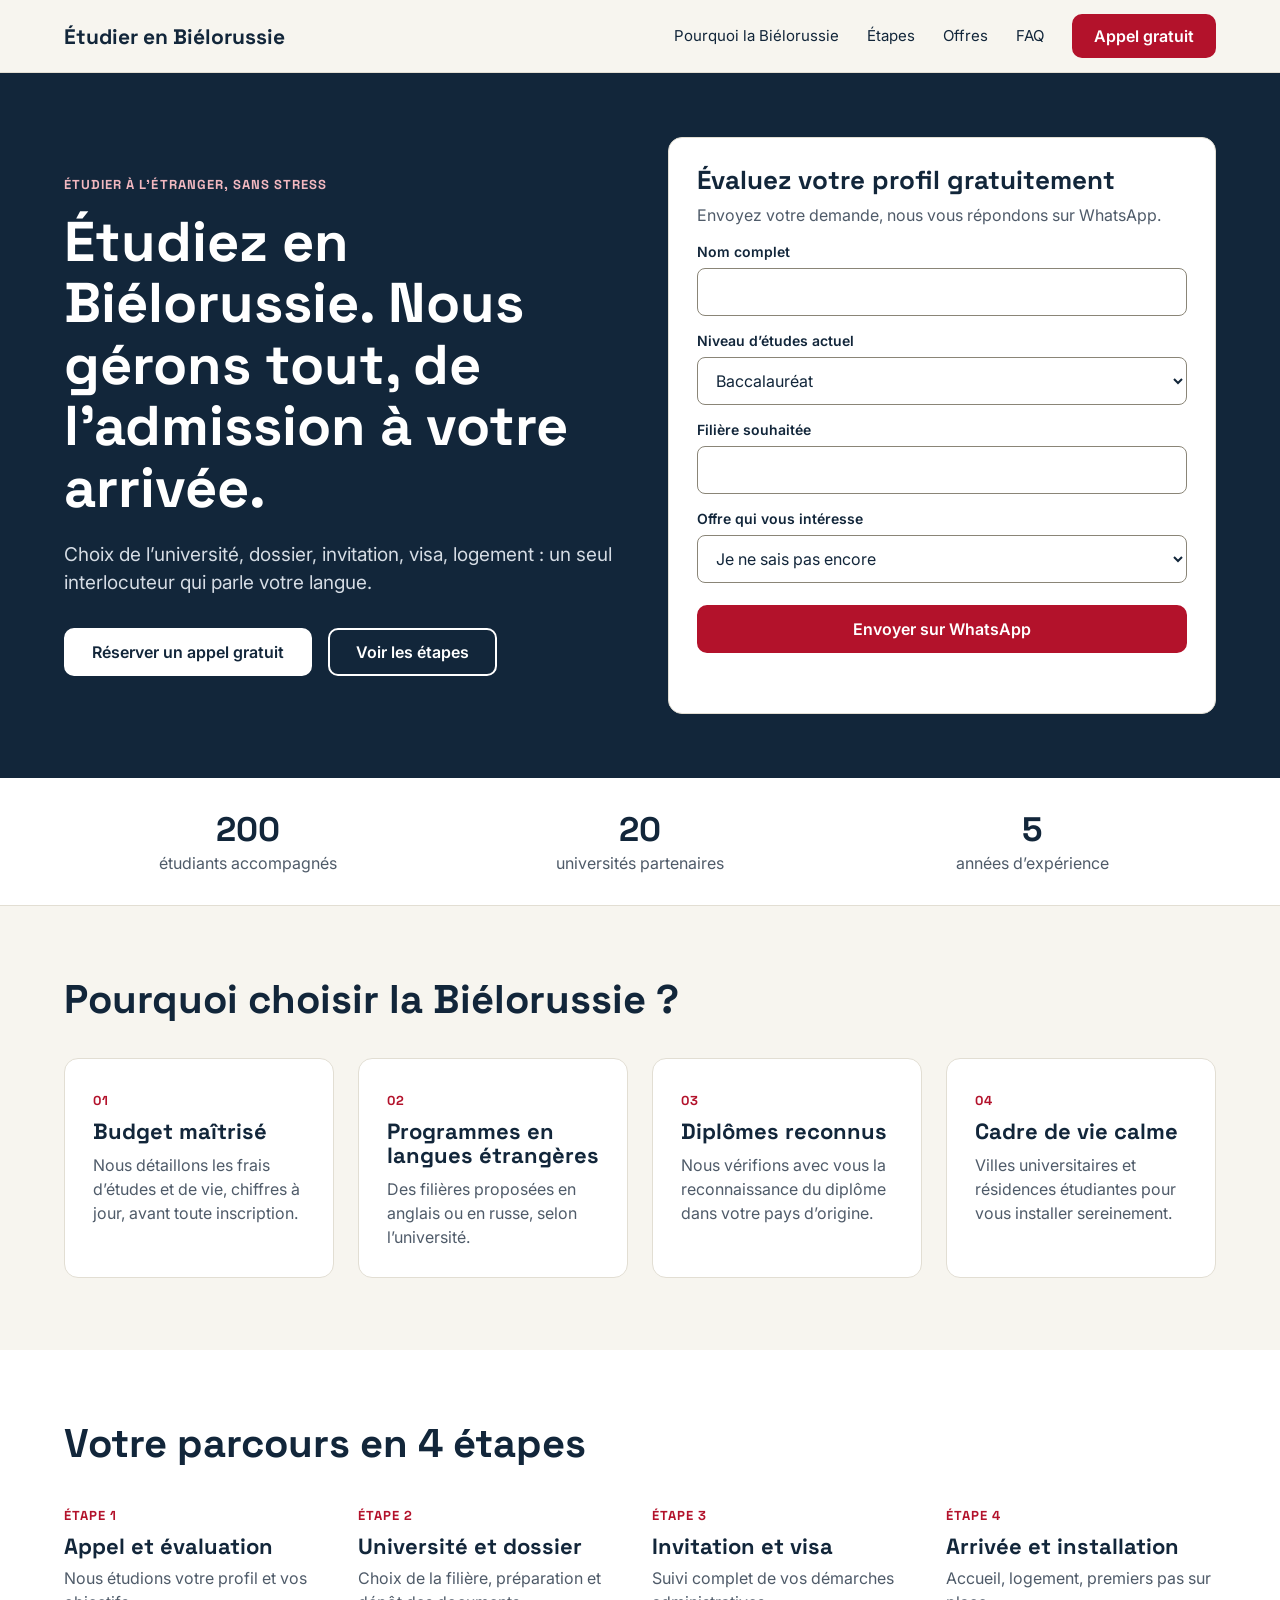
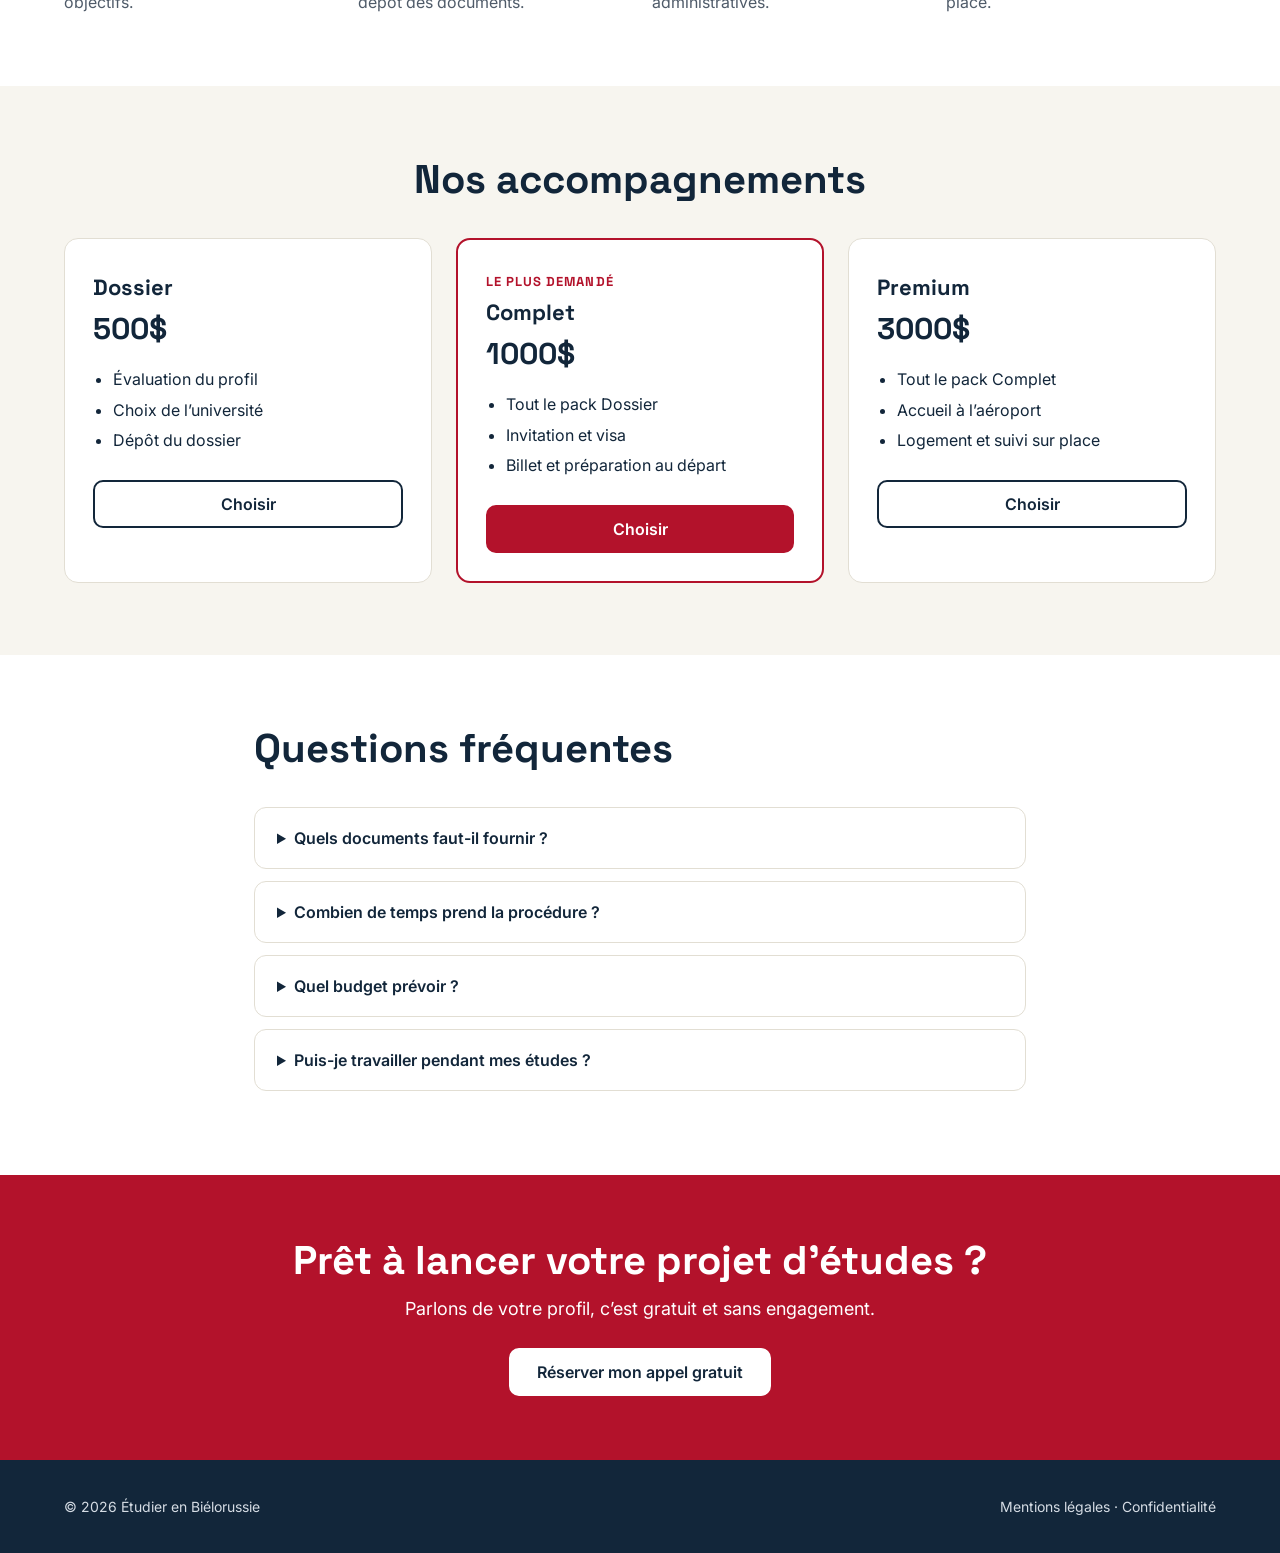
==== index.html @ 3bb6717f "Add files via upload" ====
<!doctype html>
<html lang="fr">
<head>
<meta charset="utf-8">
<meta name="viewport" content="width=device-width, initial-scale=1, viewport-fit=cover">
<title>Étudier en Biélorussie – Admission, visa et accompagnement</title>
<link href="https://fonts.googleapis.com/css2?family=Inter:wght@400;600&family=Space+Grotesk:wght@600;700&display=swap" rel="stylesheet">
<link rel="stylesheet" href="style.css">
</head>
<body>
<header>
<div class="w bar">
<a class="brand" href="#top" id="brand">Étudier en Biélorussie</a>
<button id="mb" aria-label="Ouvrir le menu" aria-expanded="false"><svg width="24" height="24" viewBox="0 0 24 24" fill="none" stroke="currentColor" stroke-width="2" stroke-linecap="round" aria-hidden="true"><path d="M4 7h16M4 12h16M4 17h16"/></svg></button>
<nav id="nav">
<a href="#pourquoi">Pourquoi la Biélorussie</a><a href="#etapes">Étapes</a><a href="#offres">Offres</a><a href="#faq">FAQ</a>
<a class="btn" href="#contact">Appel gratuit</a>
</nav>
</div>
</header>

<main id="top">
<section class="hero">
<div class="w">
<div>
<p class="num" style="color:#F2B8C0;margin:0 0 16px">ÉTUDIER À L’ÉTRANGER, SANS STRESS</p>
<h1>Étudiez en Biélorussie. Nous gérons tout, de l’admission à votre arrivée.</h1>
<p class="lead">Choix de l’université, dossier, invitation, visa, logement : un seul interlocuteur qui parle votre langue.</p>
<div style="display:flex;gap:16px;flex-wrap:wrap">
<a class="btn l" href="#contact">Réserver un appel gratuit</a>
<a class="btn h" href="#etapes">Voir les étapes</a>
</div>
</div>
<div class="card" id="contact">
<h2 style="font-size:26px">Évaluez votre profil gratuitement</h2>
<p class="mut" style="margin-top:8px">Envoyez votre demande, nous vous répondons sur WhatsApp.</p>
<label for="n">Nom complet</label><input class="in" id="n" type="text" autocomplete="name">
<label for="l">Niveau d’études actuel</label>
<select class="in" id="l"><option>Baccalauréat</option><option>Licence</option><option>Master</option></select>
<label for="f">Filière souhaitée</label><input class="in" id="f" type="text">
<label for="o">Offre qui vous intéresse</label>
<select class="in" id="o"><option>Je ne sais pas encore</option><option>Dossier (500$)</option><option>Complet (1000$)</option><option>Premium (3000$)</option></select>
<button class="btn" id="go" style="width:100%;margin-top:22px">Envoyer sur WhatsApp</button>
<p id="st" role="status" class="mut"></p>
</div>
</div>
</section>

<section class="stats"><div class="w g" style="padding-top:30px;padding-bottom:30px">
<div><strong>200</strong><span class="mut">étudiants accompagnés</span></div>
<div><strong>20</strong><span class="mut">universités partenaires</span></div>
<div><strong>5</strong><span class="mut">années d’expérience</span></div>
</div></section>

<section class="sec" id="pourquoi"><div class="w">
<h2 class="t">Pourquoi choisir la Biélorussie ?</h2>
<div class="g">
<div class="card"><span class="num">01</span><h3>Budget maîtrisé</h3><p class="mut">Nous détaillons les frais d’études et de vie, chiffres à jour, avant toute inscription.</p></div>
<div class="card"><span class="num">02</span><h3>Programmes en langues étrangères</h3><p class="mut">Des filières proposées en anglais ou en russe, selon l’université.</p></div>
<div class="card"><span class="num">03</span><h3>Diplômes reconnus</h3><p class="mut">Nous vérifions avec vous la reconnaissance du diplôme dans votre pays d’origine.</p></div>
<div class="card"><span class="num">04</span><h3>Cadre de vie calme</h3><p class="mut">Villes universitaires et résidences étudiantes pour vous installer sereinement.</p></div>
</div></div></section>

<section class="sec" id="etapes" style="background:var(--card)"><div class="w">
<h2 class="t">Votre parcours en 4 étapes</h2>
<div class="g">
<div><span class="num">ÉTAPE 1</span><h3 style="font-size:22px;margin:8px 0">Appel et évaluation</h3><p class="mut" style="margin:0">Nous étudions votre profil et vos objectifs.</p></div>
<div><span class="num">ÉTAPE 2</span><h3 style="font-size:22px;margin:8px 0">Université et dossier</h3><p class="mut" style="margin:0">Choix de la filière, préparation et dépôt des documents.</p></div>
<div><span class="num">ÉTAPE 3</span><h3 style="font-size:22px;margin:8px 0">Invitation et visa</h3><p class="mut" style="margin:0">Suivi complet de vos démarches administratives.</p></div>
<div><span class="num">ÉTAPE 4</span><h3 style="font-size:22px;margin:8px 0">Arrivée et installation</h3><p class="mut" style="margin:0">Accueil, logement, premiers pas sur place.</p></div>
</div></div></section>

<section class="sec" id="offres"><div class="w">
<h2 class="t" style="text-align:center">Nos accompagnements</h2>
<div class="g">
<div class="card"><h3>Dossier</h3><p class="price">500$</p><ul><li>Évaluation du profil</li><li>Choix de l’université</li><li>Dépôt du dossier</li></ul><a class="btn o pick" data-o="1" href="#contact" style="margin-top:24px;width:100%">Choisir</a></div>
<div class="card feat"><span class="num">LE PLUS DEMANDÉ</span><h3>Complet</h3><p class="price">1000$</p><ul><li>Tout le pack Dossier</li><li>Invitation et visa</li><li>Billet et préparation au départ</li></ul><a class="btn pick" data-o="2" href="#contact" style="margin-top:24px;width:100%">Choisir</a></div>
<div class="card"><h3>Premium</h3><p class="price">3000$</p><ul><li>Tout le pack Complet</li><li>Accueil à l’aéroport</li><li>Logement et suivi sur place</li></ul><a class="btn o pick" data-o="3" href="#contact" style="margin-top:24px;width:100%">Choisir</a></div>
</div></div></section>

<section class="sec" id="faq" style="background:var(--card)"><div class="w" style="max-width:820px">
<h2 class="t">Questions fréquentes</h2>
<details><summary>Quels documents faut-il fournir ?</summary><p class="mut">La liste dépend de votre pays et de la filière. Nous vous la remettons précisément après l’appel d’évaluation.</p></details>
<details><summary>Combien de temps prend la procédure ?</summary><p class="mut">Cela varie selon l’université et votre situation. Nous vous donnons un calendrier clair dès l’évaluation de votre profil.</p></details>
<details><summary>Quel budget prévoir ?</summary><p class="mut">Nos accompagnements coûtent 500$, 1000$ ou 3000$. Les frais d’université et de vie sont détaillés avec vous lors de l’appel.</p></details>
<details><summary>Puis-je travailler pendant mes études ?</summary><p class="mut">Les règles dépendent de votre statut. Nous vous renseignons lors de l’appel, en fonction de votre dossier.</p></details>
</div></section>

<section class="cta">
<h2>Prêt à lancer votre projet d’études ?</h2>
<p style="font-size:18px;margin:0 0 26px">Parlons de votre profil, c’est gratuit et sans engagement.</p>
<a class="btn l" href="#contact">Réserver mon appel gratuit</a>
</section>
</main>

<footer><div class="w" style="display:flex;justify-content:space-between;flex-wrap:wrap;gap:12px">
<span>© <span id="yr"></span> Étudier en Biélorussie</span><span>Mentions légales · Confidentialité</span>
</div></footer>

<script src="script.js" defer></script>
</body>
</html>
---- style.css ----
:root{--bg:#F7F5EF;--ink:#12263A;--card:#fff;--line:#E2DED3;--mut:#4F5B69;--acc:#B3122B;--hero:#12263A;--field:#8A8577;color-scheme:light}
@media (prefers-color-scheme:dark){:root:not([data-theme="light"]){--bg:#0F1620;--ink:#EAEFF5;--card:#18222E;--line:#2A3646;--mut:#A9B6C4;--acc:#C8223A;--hero:#0B1B2B;--field:#6B7A8C;color-scheme:dark}}
:root[data-theme="dark"]{--bg:#0F1620;--ink:#EAEFF5;--card:#18222E;--line:#2A3646;--mut:#A9B6C4;--acc:#C8223A;--hero:#0B1B2B;--field:#6B7A8C;color-scheme:dark}
:root{box-sizing:border-box;padding-top:env(safe-area-inset-top,0px);padding-bottom:env(safe-area-inset-bottom,0px)}
html{scroll-padding-top:calc(env(safe-area-inset-top,0px) + 84px);scroll-behavior:smooth}
*,*::before,*::after{box-sizing:inherit}
body{margin:0;font-family:Inter,system-ui,sans-serif;color:var(--ink);background:var(--bg);line-height:1.5}
body::before{content:"";position:fixed;inset:0 0 auto;height:env(safe-area-inset-top,0px);background:var(--bg);z-index:10}
h1,h2,h3{font-family:'Space Grotesk',system-ui,sans-serif;margin:0;line-height:1.1}
a{color:inherit}
.w{max-width:1200px;margin:0 auto;padding:0 24px}
.sec{padding:72px 0}
.g{display:grid;grid-template-columns:repeat(auto-fit,minmax(240px,1fr));gap:24px}
.card{background:var(--card);border:1px solid var(--line);border-radius:14px;padding:28px}
.mut{color:var(--mut)}
.num{font-family:'Space Grotesk',sans-serif;font-size:13px;font-weight:700;letter-spacing:.08em;color:var(--acc)}
.btn{display:inline-flex;align-items:center;justify-content:center;min-height:48px;padding:0 26px;border-radius:10px;font:600 16px Inter,sans-serif;text-decoration:none;background:var(--acc);color:#fff;border:2px solid var(--acc);cursor:pointer}
.btn.o{background:transparent;color:var(--ink);border-color:var(--ink)}
.btn.l{background:#fff;color:#12263A;border-color:#fff}
.btn.h{background:transparent;color:#fff;border-color:#fff}
.btn:focus-visible,.in:focus-visible,summary:focus-visible,a:focus-visible,button:focus-visible{outline:3px solid #F2B8C0;outline-offset:2px}
header{position:sticky;top:env(safe-area-inset-top,0px);z-index:11;background:var(--bg);border-bottom:1px solid var(--line)}
.bar{display:flex;align-items:center;justify-content:space-between;height:72px}
.brand{font:700 21px 'Space Grotesk',sans-serif;text-decoration:none}
nav{display:flex;gap:28px;align-items:center;font-size:15px}
nav a{text-decoration:none}
nav a.btn{min-height:44px;padding:0 20px;color:#fff}
#mb{display:none;width:44px;height:44px;border:0;background:transparent;color:var(--ink);cursor:pointer}
.hero{background:var(--hero);color:#fff}
.hero .w{display:grid;grid-template-columns:repeat(auto-fit,minmax(320px,1fr));gap:56px;padding-top:64px;padding-bottom:64px;align-items:center}
.hero h1{font-size:clamp(34px,5vw,56px)}
.hero p.lead{font-size:19px;color:#D5DCE4;margin:22px 0 30px}
.hero .card{color:var(--ink)}
label{display:block;font-size:14px;font-weight:600;margin:14px 0 6px}
.in{width:100%;min-height:48px;border:1px solid var(--field);border-radius:8px;padding:0 14px;font:16px Inter,sans-serif;background:var(--card);color:var(--ink)}
.stats{background:var(--card);border-bottom:1px solid var(--line);text-align:center}
.stats strong{font:700 34px 'Space Grotesk',sans-serif;display:block}
h2.t{font-size:clamp(28px,4vw,40px);margin-bottom:36px}
.card h3{font-size:22px;margin:8px 0 10px}
.card p{margin:0}
ul{margin:16px 0 0;padding-left:20px;line-height:1.9}
.price{font:700 30px 'Space Grotesk',sans-serif;margin:12px 0}
.feat{border:2px solid var(--acc)}
details{background:var(--card);border:1px solid var(--line);border-radius:12px;padding:18px 22px;margin-bottom:12px}
summary{font-weight:600;cursor:pointer;min-height:24px}
details p{margin:12px 0 0}
.cta{background:var(--acc);color:#fff;text-align:center;padding:64px 24px}
.cta h2{font-size:clamp(28px,4vw,40px);margin-bottom:12px}
footer{background:var(--hero);color:#D5DCE4;padding:36px 0;font-size:14px}
#st{margin:12px 0 0;font-size:14px;min-height:20px}
@media(max-width:780px){
 nav{display:none;position:absolute;left:0;right:0;top:72px;flex-direction:column;align-items:stretch;gap:0;background:var(--bg);border-bottom:1px solid var(--line);padding:8px 24px 20px}
 nav.open{display:flex}
 nav a{padding:14px 0;border-bottom:1px solid var(--line)}
 nav a.btn{margin-top:14px;justify-content:center;border:2px solid var(--acc)}
 #mb{display:block}
 .sec{padding:52px 0}
}
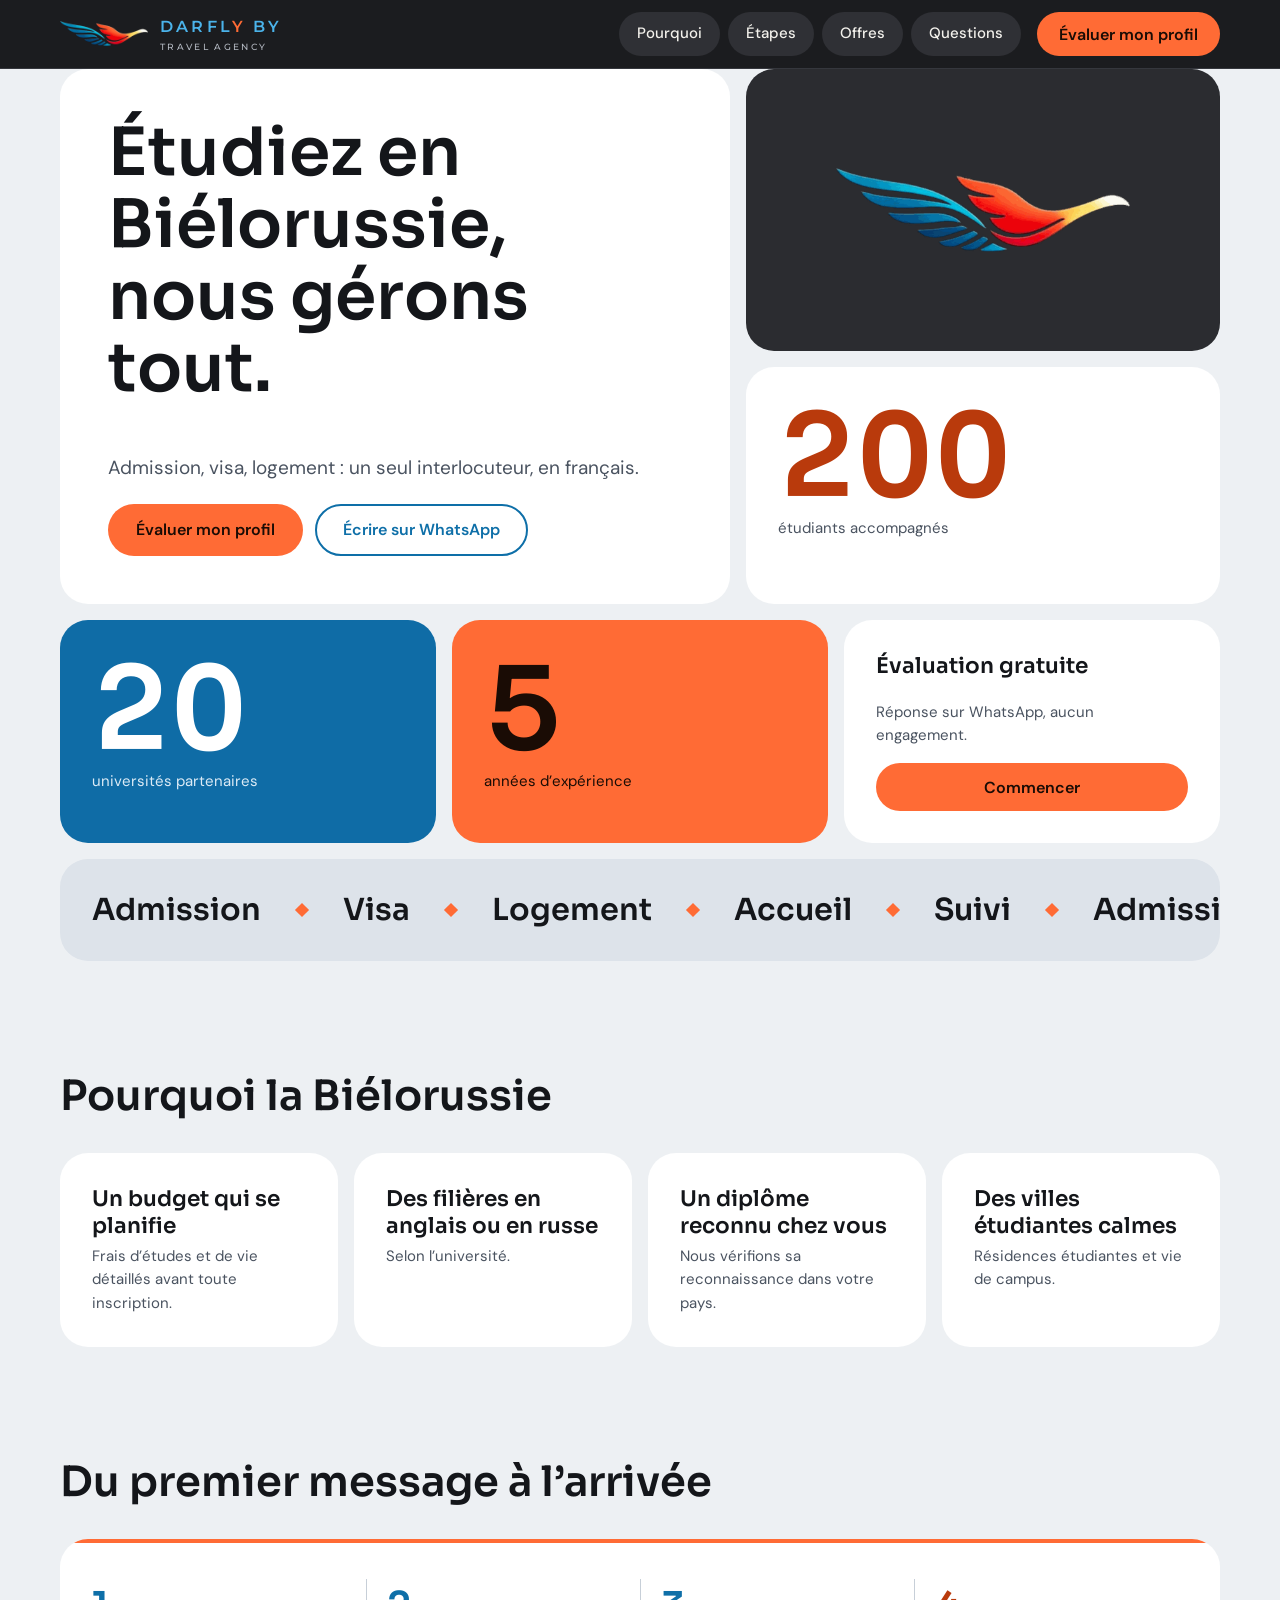
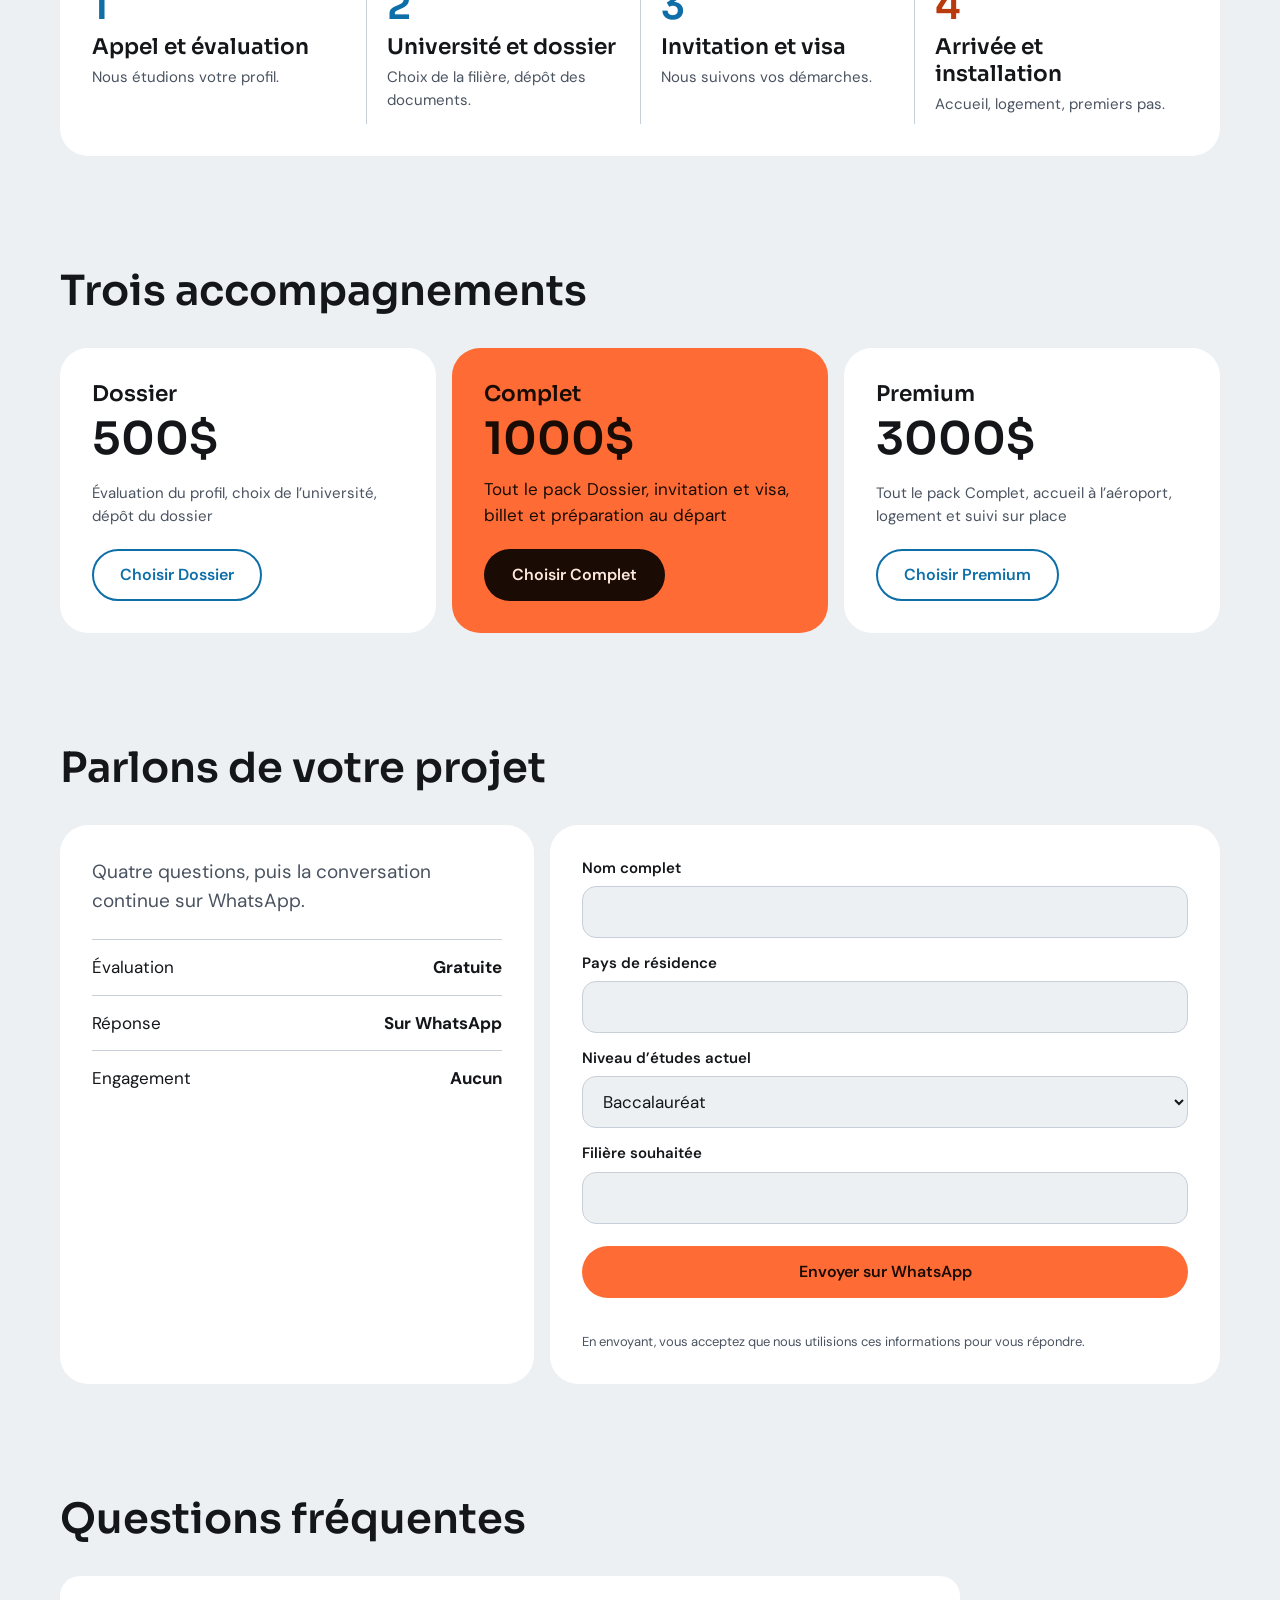
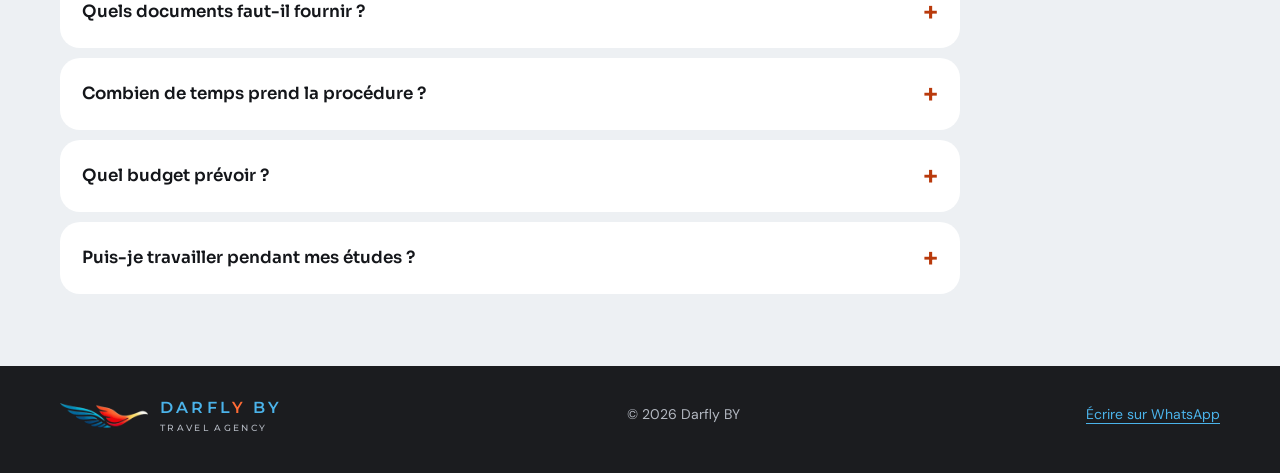
==== commit 0b363b6d: "Add files via upload" ====
--- a/index.html
+++ b/index.html
@@ -3,100 +3,94 @@
 <head>
 <meta charset="utf-8">
 <meta name="viewport" content="width=device-width, initial-scale=1, viewport-fit=cover">
-<title>Étudier en Biélorussie – Admission, visa et accompagnement</title>
-<link href="https://fonts.googleapis.com/css2?family=Inter:wght@400;600&family=Space+Grotesk:wght@600;700&display=swap" rel="stylesheet">
+<title>Darfly BY : étudier en Biélorussie, admission, visa et accompagnement</title>
+<meta name="description" content="Darfly BY gère votre dossier pour étudier en Biélorussie : choix de l’université, admission, visa, logement et arrivée. Évaluation gratuite en français.">
+<meta property="og:title" content="Darfly BY : étudier en Biélorussie">
+<meta property="og:description" content="Admission, visa, logement : un seul interlocuteur, en français.">
+<meta property="og:type" content="website">
+<script>document.documentElement.className+=' js';setTimeout(function(){if(!window.__rv)document.documentElement.className+=' fs'},3000)</script>
+<link rel="preconnect" href="https://fonts.googleapis.com">
+<link rel="preconnect" href="https://fonts.gstatic.com" crossorigin>
+<link href="https://fonts.googleapis.com/css2?family=DM+Sans:wght@400;500;600&family=Montserrat:wght@500;600&family=Sora:wght@600&display=swap" rel="stylesheet">
 <link rel="stylesheet" href="style.css">
+
 </head>
 <body>
-<header>
-<div class="w bar">
-<a class="brand" href="#top" id="brand">Étudier en Biélorussie</a>
-<button id="mb" aria-label="Ouvrir le menu" aria-expanded="false"><svg width="24" height="24" viewBox="0 0 24 24" fill="none" stroke="currentColor" stroke-width="2" stroke-linecap="round" aria-hidden="true"><path d="M4 7h16M4 12h16M4 17h16"/></svg></button>
-<nav id="nav">
-<a href="#pourquoi">Pourquoi la Biélorussie</a><a href="#etapes">Étapes</a><a href="#offres">Offres</a><a href="#faq">FAQ</a>
-<a class="btn" href="#contact">Appel gratuit</a>
-</nav>
+<a class="skip" href="#main">Aller au contenu</a>
+<header class="hd"><div class="wrap bar">
+<a class="lg" href="#top" aria-label="Darfly BY, accueil"><span class="mk" aria-hidden="true"></span><span class="lgt"><span class="lw">DARFL<i>Y</i> BY</span><span class="s">TRAVEL AGENCY</span></span></a>
+<button id="mb" aria-label="Ouvrir le menu" aria-expanded="false" aria-controls="nav"><svg width="26" height="26" viewBox="0 0 24 24" fill="none" stroke="currentColor" stroke-width="2" stroke-linecap="round" aria-hidden="true"><path d="M4 7h16M4 12h16M4 17h16"/></svg></button>
+<nav id="nav"><a href="#pourquoi">Pourquoi</a><a href="#etapes">Étapes</a><a href="#offres">Offres</a><a href="#faq">Questions</a><a class="pill or-b" href="#contact">Évaluer mon profil</a></nav>
+</div></header>
+
+<main id="main"><div class="wrap">
+<div class="grid" id="top">
+<section class="t hero-t">
+<h1><span class="w" style="--i:0">Étudiez</span> <span class="w" style="--i:1">en</span> <span class="w" style="--i:2">Biélorussie,</span> <span class="w" style="--i:3">nous</span> <span class="w" style="--i:4">gérons</span> <span class="w" style="--i:5">tout.</span></h1>
+<div class="hero-b">
+<p class="lead">Admission, visa, logement : un seul interlocuteur, en français.</p>
+<div class="acts"><a class="pill or-b" href="#contact">Évaluer mon profil</a><a class="pill gh wa" href="#contact">Écrire sur WhatsApp</a></div>
 </div>
-</header>
+</section>
+<div class="t logo-t"><span class="mk lg-big mark" role="img" aria-label="Logo Darfly BY"></span></div>
+<div class="t n200"><b class="num ot" data-n="200">200</b><span class="lbl">étudiants accompagnés</span></div>
+<div class="t blue n20"><b class="num" data-n="20">20</b><span class="lbl">universités partenaires</span></div>
+<div class="t or n5"><b class="num" data-n="5">5</b><span class="lbl">années d’expérience</span></div>
+<div class="t ev"><h3>Évaluation gratuite</h3><p class="lbl">Réponse sur WhatsApp, aucun engagement.</p><a class="pill or-b" href="#contact">Commencer</a></div>
+<div class="t mq" aria-hidden="true"><div class="mqi"><div><span>Admission</span><i class="dm"></i><span>Visa</span><i class="dm"></i><span>Logement</span><i class="dm"></i><span>Accueil</span><i class="dm"></i><span>Suivi</span><i class="dm"></i></div><div><span>Admission</span><i class="dm"></i><span>Visa</span><i class="dm"></i><span>Logement</span><i class="dm"></i><span>Accueil</span><i class="dm"></i><span>Suivi</span><i class="dm"></i></div></div></div>
+</div>
 
-<main id="top">
-<section class="hero">
-<div class="w">
-<div>
-<p class="num" style="color:#F2B8C0;margin:0 0 16px">ÉTUDIER À L’ÉTRANGER, SANS STRESS</p>
-<h1>Étudiez en Biélorussie. Nous gérons tout, de l’admission à votre arrivée.</h1>
-<p class="lead">Choix de l’université, dossier, invitation, visa, logement : un seul interlocuteur qui parle votre langue.</p>
-<div style="display:flex;gap:16px;flex-wrap:wrap">
-<a class="btn l" href="#contact">Réserver un appel gratuit</a>
-<a class="btn h" href="#etapes">Voir les étapes</a>
+<section id="pourquoi"><h2 class="st">Pourquoi la Biélorussie</h2>
+<div class="grid g4">
+<div class="t"><h3>Un budget qui se planifie</h3><p class="lbl">Frais d’études et de vie détaillés avant toute inscription.</p></div>
+<div class="t"><h3>Des filières en anglais ou en russe</h3><p class="lbl">Selon l’université.</p></div>
+<div class="t"><h3>Un diplôme reconnu chez vous</h3><p class="lbl">Nous vérifions sa reconnaissance dans votre pays.</p></div>
+<div class="t"><h3>Des villes étudiantes calmes</h3><p class="lbl">Résidences étudiantes et vie de campus.</p></div>
+</div></section>
+
+<section id="etapes"><h2 class="st">Du premier message à l’arrivée</h2>
+<div class="t stt"><ol class="steps">
+<li class="stp" style="--i:0"><b>1</b><h3>Appel et évaluation</h3><p class="lbl">Nous étudions votre profil.</p></li>
+<li class="stp" style="--i:1"><b>2</b><h3>Université et dossier</h3><p class="lbl">Choix de la filière, dépôt des documents.</p></li>
+<li class="stp" style="--i:2"><b>3</b><h3>Invitation et visa</h3><p class="lbl">Nous suivons vos démarches.</p></li>
+<li class="stp" style="--i:3"><b class="o">4</b><h3>Arrivée et installation</h3><p class="lbl">Accueil, logement, premiers pas.</p></li>
+</ol></div></section>
+
+<section id="offres"><h2 class="st">Trois accompagnements</h2>
+<div class="offers" id="offers">
+<div class="t off"><h3>Dossier</h3><div class="pr">500$</div><p class="lbl">Évaluation du profil, choix de l’université, dépôt du dossier</p><button class="pill gh pick" type="button" data-o="Dossier (500$)">Choisir Dossier</button></div>
+<div class="t off or"><h3>Complet</h3><div class="pr">1000$</div><p>Tout le pack Dossier, invitation et visa, billet et préparation au départ</p><button class="pill dkb pick" type="button" data-o="Complet (1000$)">Choisir Complet</button></div>
+<div class="t off"><h3>Premium</h3><div class="pr">3000$</div><p class="lbl">Tout le pack Complet, accueil à l’aéroport, logement et suivi sur place</p><button class="pill gh pick" type="button" data-o="Premium (3000$)">Choisir Premium</button></div>
 </div>
-</div>
-<div class="card" id="contact">
-<h2 style="font-size:26px">Évaluez votre profil gratuitement</h2>
-<p class="mut" style="margin-top:8px">Envoyez votre demande, nous vous répondons sur WhatsApp.</p>
-<label for="n">Nom complet</label><input class="in" id="n" type="text" autocomplete="name">
+<div class="dots" aria-hidden="true"><span class="on"></span><span></span><span></span></div>
+</section>
+
+<section id="contact"><h2 class="st">Parlons de votre projet</h2>
+<div class="grid g2">
+<div class="t"><p class="lead" style="margin:0">Quatre questions, puis la conversation continue sur WhatsApp.</p>
+<div class="facts"><div><span>Évaluation</span><b>Gratuite</b></div><div><span>Réponse</span><b>Sur WhatsApp</b></div><div><span>Engagement</span><b>Aucun</b></div></div></div>
+<div class="t">
+<label for="n">Nom complet</label><input class="in" id="n" type="text" autocomplete="name" aria-describedby="st">
+<label for="p">Pays de résidence</label><input class="in" id="p" type="text" autocomplete="country-name" aria-describedby="st">
 <label for="l">Niveau d’études actuel</label>
 <select class="in" id="l"><option>Baccalauréat</option><option>Licence</option><option>Master</option></select>
-<label for="f">Filière souhaitée</label><input class="in" id="f" type="text">
-<label for="o">Offre qui vous intéresse</label>
-<select class="in" id="o"><option>Je ne sais pas encore</option><option>Dossier (500$)</option><option>Complet (1000$)</option><option>Premium (3000$)</option></select>
-<button class="btn" id="go" style="width:100%;margin-top:22px">Envoyer sur WhatsApp</button>
-<p id="st" role="status" class="mut"></p>
-</div>
-</div>
-</section>
-
-<section class="stats"><div class="w g" style="padding-top:30px;padding-bottom:30px">
-<div><strong>200</strong><span class="mut">étudiants accompagnés</span></div>
-<div><strong>20</strong><span class="mut">universités partenaires</span></div>
-<div><strong>5</strong><span class="mut">années d’expérience</span></div>
-</div></section>
-
-<section class="sec" id="pourquoi"><div class="w">
-<h2 class="t">Pourquoi choisir la Biélorussie ?</h2>
-<div class="g">
-<div class="card"><span class="num">01</span><h3>Budget maîtrisé</h3><p class="mut">Nous détaillons les frais d’études et de vie, chiffres à jour, avant toute inscription.</p></div>
-<div class="card"><span class="num">02</span><h3>Programmes en langues étrangères</h3><p class="mut">Des filières proposées en anglais ou en russe, selon l’université.</p></div>
-<div class="card"><span class="num">03</span><h3>Diplômes reconnus</h3><p class="mut">Nous vérifions avec vous la reconnaissance du diplôme dans votre pays d’origine.</p></div>
-<div class="card"><span class="num">04</span><h3>Cadre de vie calme</h3><p class="mut">Villes universitaires et résidences étudiantes pour vous installer sereinement.</p></div>
+<label for="f">Filière souhaitée</label><input class="in" id="f" type="text" aria-describedby="st">
+<p id="of" class="lbl" hidden></p>
+<button class="pill or-b send" id="go" type="button">Envoyer sur WhatsApp</button>
+<p id="st" role="status" class="lbl"></p>
+<p class="lbl small">En envoyant, vous acceptez que nous utilisions ces informations pour vous répondre.</p>
 </div></div></section>
 
-<section class="sec" id="etapes" style="background:var(--card)"><div class="w">
-<h2 class="t">Votre parcours en 4 étapes</h2>
-<div class="g">
-<div><span class="num">ÉTAPE 1</span><h3 style="font-size:22px;margin:8px 0">Appel et évaluation</h3><p class="mut" style="margin:0">Nous étudions votre profil et vos objectifs.</p></div>
-<div><span class="num">ÉTAPE 2</span><h3 style="font-size:22px;margin:8px 0">Université et dossier</h3><p class="mut" style="margin:0">Choix de la filière, préparation et dépôt des documents.</p></div>
-<div><span class="num">ÉTAPE 3</span><h3 style="font-size:22px;margin:8px 0">Invitation et visa</h3><p class="mut" style="margin:0">Suivi complet de vos démarches administratives.</p></div>
-<div><span class="num">ÉTAPE 4</span><h3 style="font-size:22px;margin:8px 0">Arrivée et installation</h3><p class="mut" style="margin:0">Accueil, logement, premiers pas sur place.</p></div>
-</div></div></section>
+<section id="faq"><h2 class="st">Questions fréquentes</h2><div class="faq">
+<details><summary>Quels documents faut-il fournir ?</summary><p class="lbl">La liste dépend de votre pays et de la filière. Nous vous la remettons après l’évaluation.</p></details>
+<details><summary>Combien de temps prend la procédure ?</summary><p class="lbl">Cela varie selon l’université. Vous avez un calendrier clair dès l’évaluation.</p></details>
+<details><summary>Quel budget prévoir ?</summary><p class="lbl">Nos accompagnements coûtent 500$, 1000$ ou 3000$. Les frais d’université et de vie sont détaillés lors de l’appel.</p></details>
+<details><summary>Puis-je travailler pendant mes études ?</summary><p class="lbl">Les règles dépendent de votre statut. Nous vous renseignons selon votre dossier.</p></details>
+</div></section>
+</div></main>
 
-<section class="sec" id="offres"><div class="w">
-<h2 class="t" style="text-align:center">Nos accompagnements</h2>
-<div class="g">
-<div class="card"><h3>Dossier</h3><p class="price">500$</p><ul><li>Évaluation du profil</li><li>Choix de l’université</li><li>Dépôt du dossier</li></ul><a class="btn o pick" data-o="1" href="#contact" style="margin-top:24px;width:100%">Choisir</a></div>
-<div class="card feat"><span class="num">LE PLUS DEMANDÉ</span><h3>Complet</h3><p class="price">1000$</p><ul><li>Tout le pack Dossier</li><li>Invitation et visa</li><li>Billet et préparation au départ</li></ul><a class="btn pick" data-o="2" href="#contact" style="margin-top:24px;width:100%">Choisir</a></div>
-<div class="card"><h3>Premium</h3><p class="price">3000$</p><ul><li>Tout le pack Complet</li><li>Accueil à l’aéroport</li><li>Logement et suivi sur place</li></ul><a class="btn o pick" data-o="3" href="#contact" style="margin-top:24px;width:100%">Choisir</a></div>
-</div></div></section>
-
-<section class="sec" id="faq" style="background:var(--card)"><div class="w" style="max-width:820px">
-<h2 class="t">Questions fréquentes</h2>
-<details><summary>Quels documents faut-il fournir ?</summary><p class="mut">La liste dépend de votre pays et de la filière. Nous vous la remettons précisément après l’appel d’évaluation.</p></details>
-<details><summary>Combien de temps prend la procédure ?</summary><p class="mut">Cela varie selon l’université et votre situation. Nous vous donnons un calendrier clair dès l’évaluation de votre profil.</p></details>
-<details><summary>Quel budget prévoir ?</summary><p class="mut">Nos accompagnements coûtent 500$, 1000$ ou 3000$. Les frais d’université et de vie sont détaillés avec vous lors de l’appel.</p></details>
-<details><summary>Puis-je travailler pendant mes études ?</summary><p class="mut">Les règles dépendent de votre statut. Nous vous renseignons lors de l’appel, en fonction de votre dossier.</p></details>
-</div></section>
-
-<section class="cta">
-<h2>Prêt à lancer votre projet d’études ?</h2>
-<p style="font-size:18px;margin:0 0 26px">Parlons de votre profil, c’est gratuit et sans engagement.</p>
-<a class="btn l" href="#contact">Réserver mon appel gratuit</a>
-</section>
-</main>
-
-<footer><div class="w" style="display:flex;justify-content:space-between;flex-wrap:wrap;gap:12px">
-<span>© <span id="yr"></span> Étudier en Biélorussie</span><span>Mentions légales · Confidentialité</span>
-</div></footer>
-
-<script src="script.js" defer></script>
+<footer class="hd ft"><div class="wrap"><a class="lg" href="#top" aria-label="Darfly BY, accueil"><span class="mk" aria-hidden="true"></span><span class="lgt"><span class="lw">DARFL<i>Y</i> BY</span><span class="s">TRAVEL AGENCY</span></span></a><span>© <span id="yr"></span> Darfly BY</span><a class="wa" href="#contact">Écrire sur WhatsApp</a></div></footer>
+<div class="dock" id="dock"><a class="pill or-b wa" href="#contact">Écrire sur WhatsApp</a></div>
+<script src="script.js"></script>
 </body>
 </html>
--- a/style.css
+++ b/style.css
@@ -1,58 +1,156 @@
-:root{--bg:#F7F5EF;--ink:#12263A;--card:#fff;--line:#E2DED3;--mut:#4F5B69;--acc:#B3122B;--hero:#12263A;--field:#8A8577;color-scheme:light}
-@media (prefers-color-scheme:dark){:root:not([data-theme="light"]){--bg:#0F1620;--ink:#EAEFF5;--card:#18222E;--line:#2A3646;--mut:#A9B6C4;--acc:#C8223A;--hero:#0B1B2B;--field:#6B7A8C;color-scheme:dark}}
-:root[data-theme="dark"]{--bg:#0F1620;--ink:#EAEFF5;--card:#18222E;--line:#2A3646;--mut:#A9B6C4;--acc:#C8223A;--hero:#0B1B2B;--field:#6B7A8C;color-scheme:dark}
+/* Darfly BY, modèle B : mosaïque sombre. Thème sombre par défaut (comme le logo), clair si l'appareil le demande. */
+:root{--bg:#222326;--tile:#2F3035;--tile2:#3A3C42;--ink:#F3F1EC;--mut:#B3B8C1;--line:#44474F;--blue:#0F6CA6;--sky:#4BB3EA;--or:#FF6B35;--ot:#FF6B35;--dk:#1A0C05;--hd:#1B1C1F;--hdink:#F3F1EC;--lt:#4BB3EA;--ly:#FF6B35;--ease:cubic-bezier(.2,.7,.2,1);--f-h:Sora,system-ui,sans-serif;--f-b:'DM Sans',system-ui,sans-serif;color-scheme:dark}
+@media (prefers-color-scheme:light){:root:not([data-theme="dark"]){--bg:#EDF0F3;--tile:#FFFFFF;--tile2:#DDE3EA;--ink:#14161A;--mut:#4A5360;--line:#C7CFD8;--sky:#0E6FA8;--ot:#B93A0C;color-scheme:light}}
+:root[data-theme="light"]{--bg:#EDF0F3;--tile:#FFFFFF;--tile2:#DDE3EA;--ink:#14161A;--mut:#4A5360;--line:#C7CFD8;--sky:#0E6FA8;--ot:#B93A0C;color-scheme:light}
 :root{box-sizing:border-box;padding-top:env(safe-area-inset-top,0px);padding-bottom:env(safe-area-inset-bottom,0px)}
-html{scroll-padding-top:calc(env(safe-area-inset-top,0px) + 84px);scroll-behavior:smooth}
+html{scroll-behavior:smooth;scroll-padding-top:calc(env(safe-area-inset-top,0px) + 84px);overflow-x:clip}
 *,*::before,*::after{box-sizing:inherit}
-body{margin:0;font-family:Inter,system-ui,sans-serif;color:var(--ink);background:var(--bg);line-height:1.5}
-body::before{content:"";position:fixed;inset:0 0 auto;height:env(safe-area-inset-top,0px);background:var(--bg);z-index:10}
-h1,h2,h3{font-family:'Space Grotesk',system-ui,sans-serif;margin:0;line-height:1.1}
-a{color:inherit}
-.w{max-width:1200px;margin:0 auto;padding:0 24px}
-.sec{padding:72px 0}
-.g{display:grid;grid-template-columns:repeat(auto-fit,minmax(240px,1fr));gap:24px}
-.card{background:var(--card);border:1px solid var(--line);border-radius:14px;padding:28px}
-.mut{color:var(--mut)}
-.num{font-family:'Space Grotesk',sans-serif;font-size:13px;font-weight:700;letter-spacing:.08em;color:var(--acc)}
-.btn{display:inline-flex;align-items:center;justify-content:center;min-height:48px;padding:0 26px;border-radius:10px;font:600 16px Inter,sans-serif;text-decoration:none;background:var(--acc);color:#fff;border:2px solid var(--acc);cursor:pointer}
-.btn.o{background:transparent;color:var(--ink);border-color:var(--ink)}
-.btn.l{background:#fff;color:#12263A;border-color:#fff}
-.btn.h{background:transparent;color:#fff;border-color:#fff}
-.btn:focus-visible,.in:focus-visible,summary:focus-visible,a:focus-visible,button:focus-visible{outline:3px solid #F2B8C0;outline-offset:2px}
-header{position:sticky;top:env(safe-area-inset-top,0px);z-index:11;background:var(--bg);border-bottom:1px solid var(--line)}
-.bar{display:flex;align-items:center;justify-content:space-between;height:72px}
-.brand{font:700 21px 'Space Grotesk',sans-serif;text-decoration:none}
-nav{display:flex;gap:28px;align-items:center;font-size:15px}
-nav a{text-decoration:none}
-nav a.btn{min-height:44px;padding:0 20px;color:#fff}
-#mb{display:none;width:44px;height:44px;border:0;background:transparent;color:var(--ink);cursor:pointer}
-.hero{background:var(--hero);color:#fff}
-.hero .w{display:grid;grid-template-columns:repeat(auto-fit,minmax(320px,1fr));gap:56px;padding-top:64px;padding-bottom:64px;align-items:center}
-.hero h1{font-size:clamp(34px,5vw,56px)}
-.hero p.lead{font-size:19px;color:#D5DCE4;margin:22px 0 30px}
-.hero .card{color:var(--ink)}
-label{display:block;font-size:14px;font-weight:600;margin:14px 0 6px}
-.in{width:100%;min-height:48px;border:1px solid var(--field);border-radius:8px;padding:0 14px;font:16px Inter,sans-serif;background:var(--card);color:var(--ink)}
-.stats{background:var(--card);border-bottom:1px solid var(--line);text-align:center}
-.stats strong{font:700 34px 'Space Grotesk',sans-serif;display:block}
-h2.t{font-size:clamp(28px,4vw,40px);margin-bottom:36px}
-.card h3{font-size:22px;margin:8px 0 10px}
-.card p{margin:0}
-ul{margin:16px 0 0;padding-left:20px;line-height:1.9}
-.price{font:700 30px 'Space Grotesk',sans-serif;margin:12px 0}
-.feat{border:2px solid var(--acc)}
-details{background:var(--card);border:1px solid var(--line);border-radius:12px;padding:18px 22px;margin-bottom:12px}
-summary{font-weight:600;cursor:pointer;min-height:24px}
-details p{margin:12px 0 0}
-.cta{background:var(--acc);color:#fff;text-align:center;padding:64px 24px}
-.cta h2{font-size:clamp(28px,4vw,40px);margin-bottom:12px}
-footer{background:var(--hero);color:#D5DCE4;padding:36px 0;font-size:14px}
-#st{margin:12px 0 0;font-size:14px;min-height:20px}
-@media(max-width:780px){
- nav{display:none;position:absolute;left:0;right:0;top:72px;flex-direction:column;align-items:stretch;gap:0;background:var(--bg);border-bottom:1px solid var(--line);padding:8px 24px 20px}
- nav.open{display:flex}
- nav a{padding:14px 0;border-bottom:1px solid var(--line)}
- nav a.btn{margin-top:14px;justify-content:center;border:2px solid var(--acc)}
- #mb{display:block}
- .sec{padding:52px 0}
+body{margin:0;overflow-x:clip;background:var(--bg);color:var(--ink);font:400 17px/1.55 var(--f-b)}
+body::before{content:"";position:fixed;inset:0 0 auto;height:env(safe-area-inset-top,0px);background:var(--hd);z-index:30}
+h1,h2,h3{font-family:var(--f-h);font-weight:600;margin:0;color:inherit;overflow-wrap:break-word;min-width:0}
+p{margin:0}
+a{color:inherit;text-decoration:none}
+a:focus-visible,button:focus-visible,.in:focus-visible,summary:focus-visible{outline:3px solid var(--sky);outline-offset:3px}
+.skip{position:absolute;left:12px;top:-80px;z-index:40;background:var(--ink);color:var(--bg);padding:12px 16px;border-radius:12px}
+.skip:focus{top:8px}
+.wrap{max-width:1240px;margin:0 auto;padding:0 12px}
+.mk{display:block;background:url(assets/logo.png) center/contain no-repeat;aspect-ratio:3.5/1}
+.hd{background:var(--hd);color:var(--hdink)}
+header.hd{position:sticky;top:env(safe-area-inset-top,0px);z-index:31;border-bottom:1px solid #35373D}
+.bar{display:flex;align-items:center;justify-content:space-between;min-height:68px}
+.lg{display:flex;align-items:center;gap:12px;line-height:1}
+.lg .mk{width:88px}
+.lgt{display:flex;flex-direction:column;gap:5px}
+.lgt .lw{font:600 16px Montserrat,sans-serif;letter-spacing:.2em;color:var(--lt)}
+.lgt i{font-style:normal;color:var(--ly)}
+.lgt .s{font:500 9px Montserrat,sans-serif;letter-spacing:.26em;color:#B3B8C1}
+#mb{width:48px;height:48px;border:0;background:transparent;color:var(--hdink);cursor:pointer;margin-right:-10px}
+nav{display:none;position:absolute;left:0;right:0;top:100%;flex-direction:column;background:var(--hd);padding:8px 12px 20px;border-bottom:1px solid #35373D}
+nav.open{display:flex}
+nav a:not(.pill){padding:16px 4px;border-bottom:1px solid #35373D;font-weight:500}
+nav .pill{margin-top:16px}
+.pill{display:inline-flex;align-items:center;justify-content:center;min-height:52px;padding:0 26px;border-radius:999px;border:2px solid transparent;font:600 16px var(--f-b);cursor:pointer;white-space:nowrap;transition:transform .25s var(--ease),background-color .25s,color .25s,border-color .25s}
+.pill:hover{transform:translateY(-2px)}
+.pill:active{transform:translateY(0) scale(.98)}
+.or-b{background:var(--or);color:var(--dk)}
+.or-b:hover{background:#FF8458}
+.gh{border-color:var(--sky);color:var(--sky);background:transparent}
+.gh:hover{background:var(--sky);color:#0B1218}
+.dkb{background:var(--dk);color:#FFE9DC}
+.pill:disabled{opacity:.55;cursor:not-allowed}
+.grid{display:grid;grid-template-columns:repeat(2,minmax(0,1fr));gap:12px}
+.t{position:relative;background:var(--tile);border-radius:24px;padding:20px;overflow:hidden;transition:translate .3s var(--ease),box-shadow .3s}
+.t:hover{translate:0 -4px;box-shadow:0 14px 30px rgba(0,0,0,.18)}
+.blue{background:var(--blue);color:#fff}
+.or{background:var(--or);color:var(--dk)}
+.lbl{color:var(--mut);font-size:15px;margin-top:6px}
+.blue .lbl{color:#DCEBF6}.or .lbl{color:var(--dk)}
+.small{font-size:13px}
+.hero-t,.logo-t,.mq{grid-column:1/-1}
+.hero-t{padding:28px 22px;display:flex;flex-direction:column;justify-content:space-between;gap:28px}
+.hero-t h1{font-size:clamp(2.1rem,9vw,2.7rem);line-height:1.08}
+.w{display:inline-block;animation:rise .8s var(--ease) both;animation-delay:calc(var(--i)*80ms + 150ms)}
+@keyframes rise{from{opacity:0;transform:translateY(.6em)}}
+.hero-b{animation:rise .9s var(--ease) .75s both}
+.lead{font-size:19px;color:var(--mut);max-width:28em}
+.acts{display:flex;flex-direction:column;gap:12px;margin-top:22px}
+.logo-t{background:#2B2C30;display:grid;place-items:center;min-height:170px}
+.mark{width:min(72%,380px);animation:float 6s ease-in-out infinite}
+@keyframes float{50%{transform:translateY(-8px) rotate(-1.5deg)}}
+.num{display:block;font:600 clamp(3rem,10vw,4.5rem)/1 var(--f-h);font-variant-numeric:tabular-nums}
+.ot{color:var(--ot)}
+.ev{display:flex;flex-direction:column;justify-content:space-between;gap:16px}
+.ev h3{font-size:1.15rem;line-height:1.2}
+.ev .pill{min-height:48px;padding:0 18px}
+.mq{padding:18px 0;background:var(--tile2)}
+.mqi{display:flex;width:max-content;animation:mq 32s linear infinite}
+.mqi>div{display:flex;align-items:center;gap:36px;padding-right:36px;font:600 clamp(1.3rem,3vw,1.9rem) var(--f-h)}
+.dm{width:10px;height:10px;background:var(--or);transform:rotate(45deg);flex:none}
+@keyframes mq{to{transform:translateX(-50%)}}
+.mq:hover .mqi{animation-play-state:paused}
+.st{font-size:clamp(1.6rem,5vw,2.6rem);line-height:1.15;margin:56px 6px 20px}
+.t h3{font-size:1.1rem;line-height:1.25}
+.steps{list-style:none;margin:0;padding:8px 0 0}
+.stp{padding:18px 0;border-top:1px solid var(--line)}
+.stp:first-child{border-top:0}
+.stp b{display:block;font:600 2.4rem/1 var(--f-h);color:var(--sky);margin-bottom:8px}
+.stp b.o{color:var(--ot)}
+.stt::before{content:"";position:absolute;left:0;top:0;height:4px;width:100%;background:var(--or)}
+.offers{display:flex;gap:12px;overflow-x:auto;scroll-snap-type:x mandatory;margin:0 -12px;padding:4px 12px 12px;scrollbar-width:none}
+.offers::-webkit-scrollbar{display:none}
+.off{flex:0 0 min(80%,310px);scroll-snap-align:center;display:flex;flex-direction:column;align-items:flex-start;padding:26px}
+.off h3{font-size:1.5rem}
+.pr{font:600 2.8rem/1 var(--f-h);margin:10px 0 14px}
+.off .lbl,.off p{flex:1;margin-bottom:20px}
+.dots{display:flex;gap:8px;justify-content:center;margin-top:12px}
+.dots span{width:6px;height:6px;border-radius:3px;background:var(--line);transition:width .3s var(--ease),background-color .3s}
+.dots .on{width:24px;background:var(--or)}
+.g2{grid-template-columns:minmax(0,1fr)}
+.facts{margin-top:24px}
+.facts div{display:flex;justify-content:space-between;padding:14px 0;border-top:1px solid var(--line)}
+label{display:block;font-weight:600;font-size:15px;margin:14px 0 6px}
+.t>label:first-child{margin-top:0}
+.in{width:100%;min-height:52px;border:1px solid var(--line);border-radius:14px;padding:0 16px;font:17px var(--f-b);background:var(--bg);color:var(--ink);transition:border-color .2s}
+.in:hover,.in:focus{border-color:var(--sky)}
+.in[aria-invalid="true"]{border:2px solid #FF8A8A}
+.send{width:100%;margin-top:22px}
+#st{min-height:22px}
+.faq details{background:var(--tile);border-radius:20px;padding:20px 22px;margin-bottom:10px}
+summary{font:600 1.05rem var(--f-h);cursor:pointer;list-style:none;display:flex;justify-content:space-between;align-items:center;gap:16px;min-height:28px}
+summary::-webkit-details-marker{display:none}
+summary::after{content:"+";font-size:1.6rem;color:var(--ot);transition:transform .25s var(--ease)}
+details[open] summary::after{transform:rotate(45deg)}
+details p{margin-top:12px}
+details[open] p{animation:rise .4s var(--ease)}
+.ft{margin-top:72px;padding:32px 0 120px;font-size:14px;color:#B3B8C1}
+.ft .wrap{display:flex;flex-direction:column;gap:20px;align-items:flex-start}
+.ft a.wa{color:#4BB3EA;text-decoration:underline;text-underline-offset:4px}
+.dock{position:fixed;left:0;right:0;bottom:0;z-index:35;padding:12px 16px calc(12px + env(safe-area-inset-bottom,0px));background:var(--hd);border-top:1px solid #35373D}
+.dock .pill{width:100%}
+.js .dock{transform:translateY(110%);transition:transform .5s var(--ease)}
+.js .dock.show{transform:none}
+.js .rv{opacity:0;transform:translateY(26px) scale(.985);transition:opacity .8s var(--ease),transform .8s var(--ease),translate .3s var(--ease),box-shadow .3s}
+.js .rv.shown,.js.fs .rv{opacity:1;transform:none}
+.js .stt::before{transform:scaleX(0);transform-origin:left;transition:transform 1.5s var(--ease) .3s}
+.js .stt.shown::before{transform:none}
+.js .stp b{opacity:0;transform:scale(.5);transition:opacity .5s calc(var(--i)*.15s + .4s),transform .6s var(--ease) calc(var(--i)*.15s + .4s)}
+.js .stt.shown .stp b,.js.fs .stp b{opacity:1;transform:none}
+@media (min-width:40rem){
+ .wrap{padding:0 24px}
+ .acts{flex-direction:row;flex-wrap:wrap}
+ .steps{display:grid;grid-template-columns:repeat(4,minmax(0,1fr))}
+ .stp{border-top:0;border-left:1px solid var(--line);padding:8px 20px}
+ .stp:first-child{border-left:0;padding-left:0}
+ .g4{grid-template-columns:repeat(4,minmax(0,1fr))}
 }
+@media (min-width:56rem){
+ .offers{display:grid;grid-template-columns:repeat(3,minmax(0,1fr));overflow:visible;margin:0;padding:0;gap:16px}
+ .off{flex:initial}
+ .dots,.dock{display:none}
+ .ft{padding-bottom:40px}
+ .ft .wrap{flex-direction:row;justify-content:space-between;align-items:center}
+}
+@media (min-width:64rem){
+ .wrap{padding:0 40px}
+ #mb{display:none}
+ nav{display:flex;position:static;flex-direction:row;align-items:center;gap:8px;background:none;padding:0;border:0}
+ nav a:not(.pill){padding:10px 18px;border:0;border-radius:999px;background:#2F3035;font-size:15px;transition:background-color .2s}
+ nav a:not(.pill):hover{background:#3A3C42}
+ nav .pill{margin:0 0 0 8px;min-height:44px;padding:0 20px}
+ .grid{grid-template-columns:repeat(12,minmax(0,1fr));gap:16px}
+ .g4{grid-template-columns:repeat(4,minmax(0,1fr))}
+ .t{padding:32px;border-radius:28px}
+ .hero-t{grid-column:1/8;grid-row:1/3;padding:48px;gap:48px}
+ .hero-t h1{font-size:clamp(3rem,5.2vw,4.5rem)}
+ .logo-t{grid-column:8/13;grid-row:1;min-height:250px}
+ .n200{grid-column:8/13;grid-row:2}
+ .n20{grid-column:1/5}.n5{grid-column:5/9}.ev{grid-column:9/13}
+ .num{font-size:clamp(4rem,9vw,7.5rem)}
+ .st{margin:112px 0 32px}
+ .g2{grid-template-columns:repeat(12,minmax(0,1fr))}
+ .g2>:first-child{grid-column:span 5}.g2>:last-child{grid-column:span 7}
+ .t h3{font-size:1.35rem}
+ .faq{max-width:900px}
+}
+@media (hover:none){.t:hover{translate:none;box-shadow:none}}
+@media (prefers-reduced-motion:reduce){*,*::before,*::after{animation:none!important;transition:none!important;scroll-behavior:auto!important}.js .rv,.js .stp b,.js .dock{opacity:1;transform:none}.js .stt::before{transform:none}}
